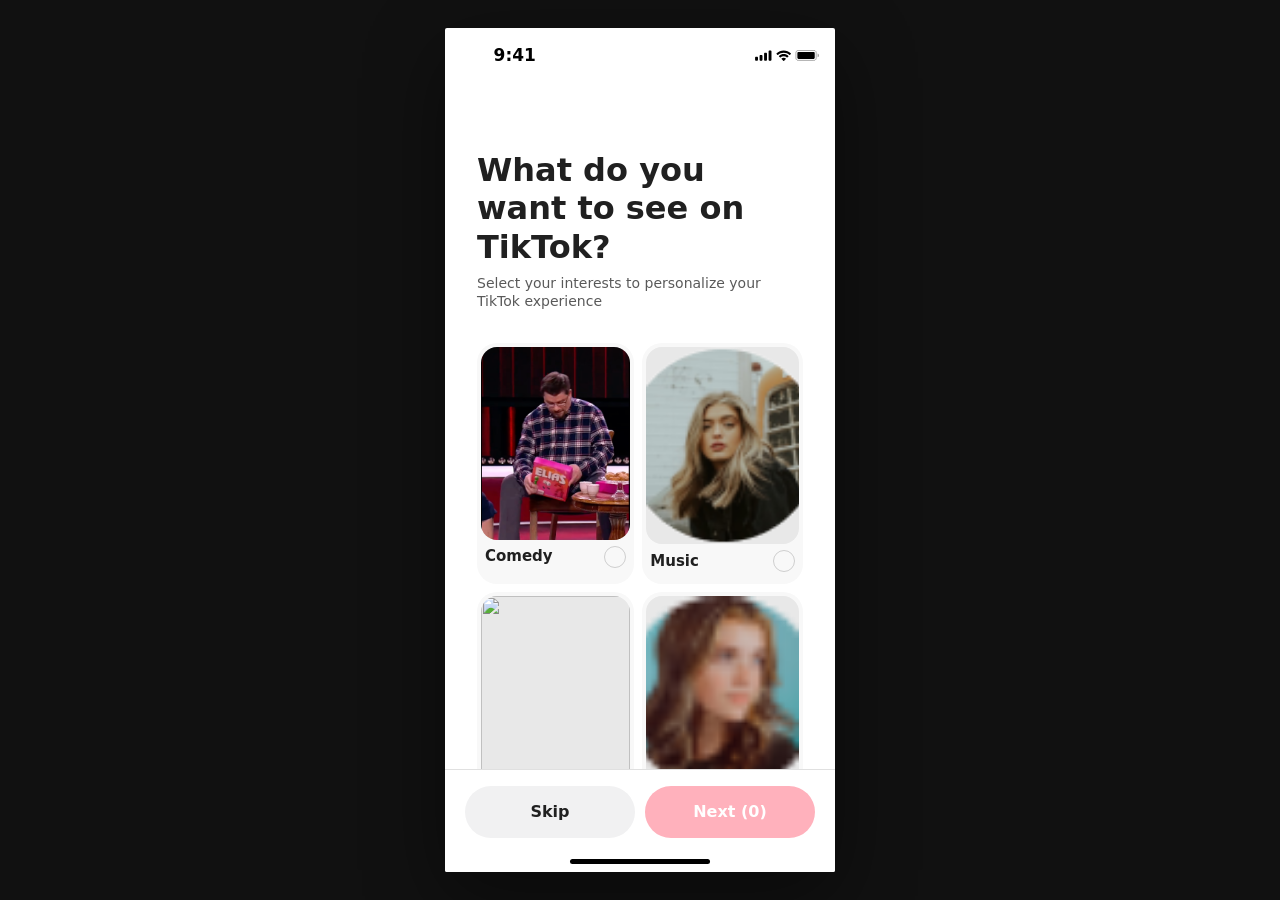
==== index.html @ c0816ea4 "Initial commit" ====
<!DOCTYPE html>
<html lang="en">
<head>
  <meta charset="UTF-8" />
  <meta name="viewport" content="width=device-width, initial-scale=1.0, viewport-fit=cover" />
  <title>第2步 选择兴趣标签 — Figma 1455:32069</title>
  <link rel="stylesheet" href="./assets/css/style.css" />
</head>
<body>
  <div
    class="device"
    data-figma-file-key="70QQ04B6k7KbV7tcD9Y438"
    data-figma-node-id="1455:32069"
    data-figma-dev-url="https://www.figma.com/design/70QQ04B6k7KbV7tcD9Y438/%F0%9F%91%8B-2026-onboading?node-id=1455-32069&amp;m=dev"
    data-onboarding-step="2"
    data-onboarding-page="interests"
  >
    <header class="p1455__status" aria-hidden="true">
      <span class="p1455__status-time">9:41</span>
      <div class="p1455__status-levels">
        <img src="./nuj-figma-assets/6d2924f68b3896226652171779a87f6ce65ec958.svg" alt="" width="66" height="11" draggable="false" />
      </div>
    </header>

    <div class="p1455__nav" aria-hidden="true"></div>

    <main class="p1455__main" aria-label="第2步：选择兴趣标签">
      <div class="p1455__copy">
        <h1 class="p1455__title">What do you want to see on TikTok?</h1>
        <p class="p1455__sub">Select your interests to personalize your TikTok experience</p>
      </div>
      <div class="p1455__grid" id="interestGrid" role="group" aria-label="Interests"></div>
    </main>

    <footer class="p1455__footer">
      <div class="p1455__btn-row">
        <button type="button" class="p1455__btn p1455__btn--skip" id="btnSkip">Skip</button>
        <button type="button" class="p1455__btn p1455__btn--next" id="btnNext" disabled>Next (0)</button>
      </div>
      <div class="p1455__home" aria-hidden="true"></div>
    </footer>
  </div>

  <script src="./assets/js/components/interestCard.js"></script>
  <script src="./assets/js/app.js"></script>
</body>
</html>
---- assets/css/style.css ----
:root {
  --ui-page-flat-1: #ffffff;
  --ui-page-flat-2: #f8f8f8;
  --ui-text-1-display: #202020;
  --ui-text-2: rgba(0, 0, 0, 0.65);
  --ui-shape-neutral-2: rgba(0, 0, 0, 0.17);
  --ui-shape-neutral-3: rgba(0, 0, 0, 0.12);
  --phone-w: 390px;
  --font-sans: "TikTok Sans", system-ui, -apple-system, "SF Pro Text", "Segoe UI", sans-serif;
  --font-sf: "SF Pro Text", -apple-system, system-ui, sans-serif;
  --cta-primary: #fe2c55;
  --cta-primary-press: #e61e4a;
  --cta-disabled-bg: #ffb1bc;
  --cta-disabled-text: #ffffff;
  --skip-bg: #f1f1f2;
}

* {
  box-sizing: border-box;
}

body {
  margin: 0;
  min-height: 100dvh;
  background: #111;
  display: flex;
  align-items: center;
  justify-content: center;
  padding: max(12px, env(safe-area-inset-top)) max(12px, env(safe-area-inset-right)) max(12px, env(safe-area-inset-bottom)) max(12px, env(safe-area-inset-left));
  font-family: var(--font-sans);
}

.device {
  width: min(var(--phone-w), 100vw - 24px);
  max-width: var(--phone-w);
  height: min(844px, 100dvh - 24px);
  max-height: min(844px, 100dvh - 24px);
  background: var(--ui-page-flat-1);
  display: flex;
  flex-direction: column;
  overflow: hidden;
  border-radius: 2px;
  box-shadow: 0 24px 80px rgba(0, 0, 0, 0.45);
  position: relative;
}

.p1455__status {
  flex-shrink: 0;
  height: 54px;
  position: relative;
  padding-top: max(0px, env(safe-area-inset-top, 0px));
}

.p1455__status-time {
  position: absolute;
  left: 0;
  top: 0;
  bottom: 0;
  width: 35.75%;
  display: flex;
  align-items: center;
  justify-content: center;
  font-family: var(--font-sf);
  font-weight: 600;
  font-size: 17px;
  line-height: 22px;
  color: #000000;
  text-align: center;
}

.p1455__status-levels {
  position: absolute;
  right: 0;
  top: 0;
  bottom: 0;
  width: 35.75%;
  display: flex;
  align-items: center;
  justify-content: flex-end;
  padding-right: 14.84px;
}

.p1455__status-levels img {
  display: block;
  width: 66.161px;
  height: 11px;
  object-fit: contain;
}

.p1455__nav {
  flex-shrink: 0;
  height: 44px;
  background: var(--ui-page-flat-1);
}

.p1455__main {
  flex: 1 1 auto;
  min-height: 0;
  overflow-y: auto;
  overflow-x: hidden;
  -webkit-overflow-scrolling: touch;
}

.p1455__copy {
  width: 326px;
  max-width: calc(100% - 64px);
  margin: 0 auto;
  padding: 25px 0 8px;
}

.p1455__title {
  margin: 0;
  font-weight: 700;
  font-size: 32px;
  line-height: 1.2;
  color: var(--ui-text-1-display);
}

.p1455__sub {
  margin: 8px 0 0;
  font-weight: 400;
  font-size: 14px;
  line-height: 1.3;
  color: var(--ui-text-2);
}

.p1455__grid {
  width: 100%;
  padding: 24px 32px 40px;
  display: grid;
  grid-template-columns: 1fr 1fr;
  gap: 8px;
}

.p1455__card {
  margin: 0;
  padding: 4px;
  border: none;
  background: var(--ui-page-flat-2);
  border-radius: 20px;
  cursor: pointer;
  text-align: left;
  display: flex;
  flex-direction: column;
  align-items: stretch;
  gap: 6px;
  font: inherit;
  color: inherit;
  transition: box-shadow 0.15s ease, transform 0.15s ease;
}

.p1455__card:focus-visible {
  outline: 2px solid #0066ff;
  outline-offset: 2px;
}

.p1455__card.is-selected {
  box-shadow: 0 0 0 2px var(--cta-primary);
}

.p1455__thumb {
  position: relative;
  width: 100%;
  aspect-ratio: 189 / 245;
  border-radius: 16px;
  overflow: hidden;
  background: #e8e8e8;
}

.p1455__thumb img {
  position: absolute;
  inset: 0;
  width: 100%;
  height: 100%;
  object-fit: cover;
  display: block;
}

.p1455__row {
  display: flex;
  align-items: center;
  gap: 8px;
  padding: 0 4px 8px;
  width: 100%;
}

.p1455__label {
  flex: 1 1 auto;
  min-width: 0;
  font-weight: 600;
  font-size: 15px;
  line-height: 1.3;
  color: var(--ui-text-1-display);
}

.p1455__check {
  flex-shrink: 0;
  width: 22px;
  height: 22px;
  border-radius: 999px;
  border: 1.5px solid var(--ui-shape-neutral-2);
  background: transparent;
  display: flex;
  align-items: center;
  justify-content: center;
  transition: border-color 0.15s ease, background 0.15s ease;
}

.p1455__card.is-selected .p1455__check {
  border-color: var(--cta-primary);
  background: var(--cta-primary);
}

.p1455__check svg {
  width: 12px;
  height: 10px;
  opacity: 0;
}

.p1455__card.is-selected .p1455__check svg {
  opacity: 1;
}

.p1455__footer {
  flex-shrink: 0;
  position: relative;
  z-index: 4;
  background: var(--ui-page-flat-1);
  padding-top: 16px;
  border-top: 0.5px solid var(--ui-shape-neutral-3);
}

.p1455__btn-row {
  display: flex;
  align-items: stretch;
  gap: 10px;
  padding: 0 20px;
}

.p1455__btn {
  flex: 1 1 0;
  min-width: 0;
  min-height: 52px;
  border: none;
  border-radius: 999px;
  font-family: var(--font-sans);
  font-weight: 600;
  font-size: 16px;
  line-height: 1.3;
  cursor: pointer;
  transition: background 0.15s ease, opacity 0.15s ease;
}

.p1455__btn--skip {
  background: var(--skip-bg);
  color: var(--ui-text-1-display);
}

.p1455__btn--skip:hover:not(:disabled) {
  filter: brightness(0.97);
}

.p1455__btn--skip:disabled {
  opacity: 0.38;
  cursor: not-allowed;
  filter: none;
}

.p1455__btn--next {
  background: var(--cta-disabled-bg);
  color: var(--cta-disabled-text);
}

.p1455__btn--next:not(:disabled) {
  background: var(--cta-primary);
  color: #ffffff;
}

.p1455__btn--next:not(:disabled):hover {
  background: var(--cta-primary-press);
}

.p1455__btn--next:disabled {
  cursor: not-allowed;
}

.p1455__home {
  height: 34px;
  position: relative;
  flex-shrink: 0;
}

.p1455__home::after {
  content: "";
  position: absolute;
  left: 50%;
  bottom: 8px;
  transform: translateX(-50%);
  width: 140px;
  height: 5px;
  background: #000000;
  border-radius: 999px;
}
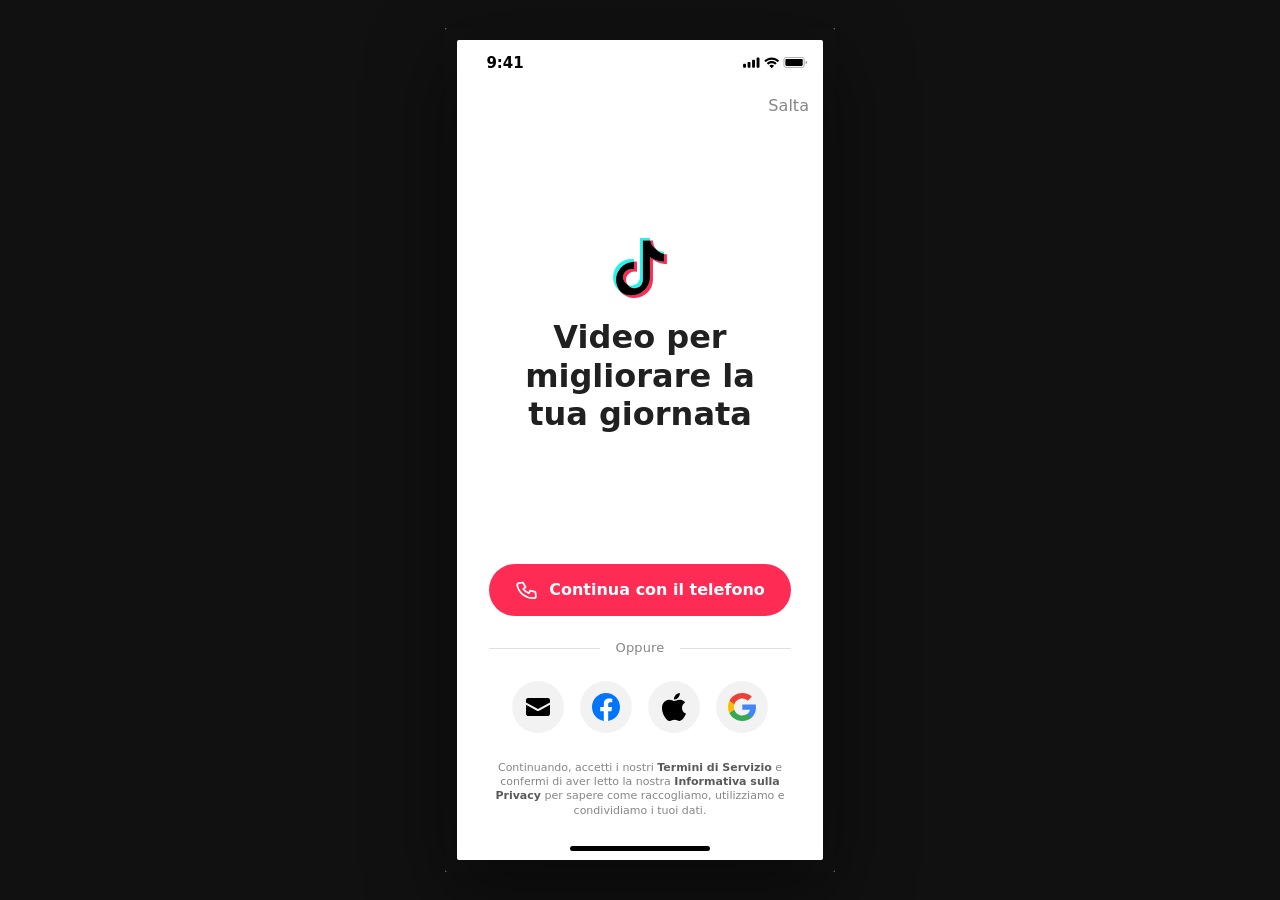
==== commit 00ba5f6e: "1" ====
--- a/index.html
+++ b/index.html
@@ -1,47 +1,69 @@
 <!DOCTYPE html>
-<html lang="en">
+<html lang="it">
 <head>
   <meta charset="UTF-8" />
   <meta name="viewport" content="width=device-width, initial-scale=1.0, viewport-fit=cover" />
-  <title>第2步 选择兴趣标签 — Figma 1455:32069</title>
-  <link rel="stylesheet" href="./assets/css/style.css" />
+  <title>Flusso Onboarding - Passi 1~3</title>
+  <style>
+    * { box-sizing: border-box; }
+    body {
+      margin: 0;
+      min-height: 100dvh;
+      background: #111;
+      display: grid;
+      place-items: center;
+      font-family: -apple-system, BlinkMacSystemFont, "Segoe UI", sans-serif;
+      padding: 12px;
+    }
+    .shell {
+      width: min(390px, calc(100vw - 24px));
+      height: min(844px, calc(100dvh - 24px));
+      border-radius: 2px;
+      overflow: hidden;
+      box-shadow: 0 24px 80px rgba(0, 0, 0, 0.45);
+      background: #fff;
+    }
+    iframe {
+      width: 100%;
+      height: 100%;
+      border: 0;
+      display: block;
+      background: #fff;
+    }
+  </style>
 </head>
 <body>
-  <div
-    class="device"
-    data-figma-file-key="70QQ04B6k7KbV7tcD9Y438"
-    data-figma-node-id="1455:32069"
-    data-figma-dev-url="https://www.figma.com/design/70QQ04B6k7KbV7tcD9Y438/%F0%9F%91%8B-2026-onboading?node-id=1455-32069&amp;m=dev"
-    data-onboarding-step="2"
-    data-onboarding-page="interests"
-  >
-    <header class="p1455__status" aria-hidden="true">
-      <span class="p1455__status-time">9:41</span>
-      <div class="p1455__status-levels">
-        <img src="./nuj-figma-assets/6d2924f68b3896226652171779a87f6ce65ec958.svg" alt="" width="66" height="11" draggable="false" />
-      </div>
-    </header>
+  <main class="shell" aria-label="Contenitore passaggi onboarding">
+    <iframe
+      id="flowFrame"
+      title="Flusso Onboarding"
+      src="./figma-onboarding-1643-364778.html"
+      loading="eager"
+      referrerpolicy="no-referrer"
+    ></iframe>
+  </main>
 
-    <div class="p1455__nav" aria-hidden="true"></div>
+  <script>
+    (function () {
+      var frame = document.getElementById("flowFrame");
+      var STEP_SRC = {
+        1: "./figma-onboarding-1643-364778.html",
+        2: "./figma-onboarding-1455-32069.html",
+        3: "./figma-onboarding-1647-533575.html"
+      };
 
-    <main class="p1455__main" aria-label="第2步：选择兴趣标签">
-      <div class="p1455__copy">
-        <h1 class="p1455__title">What do you want to see on TikTok?</h1>
-        <p class="p1455__sub">Select your interests to personalize your TikTok experience</p>
-      </div>
-      <div class="p1455__grid" id="interestGrid" role="group" aria-label="Interests"></div>
-    </main>
+      function setStep(step) {
+        var target = STEP_SRC[step];
+        if (!target) return;
+        frame.src = target;
+      }
 
-    <footer class="p1455__footer">
-      <div class="p1455__btn-row">
-        <button type="button" class="p1455__btn p1455__btn--skip" id="btnSkip">Skip</button>
-        <button type="button" class="p1455__btn p1455__btn--next" id="btnNext" disabled>Next (0)</button>
-      </div>
-      <div class="p1455__home" aria-hidden="true"></div>
-    </footer>
-  </div>
-
-  <script src="./assets/js/components/interestCard.js"></script>
-  <script src="./assets/js/app.js"></script>
+      window.addEventListener("message", function (event) {
+        var data = event && event.data ? event.data : null;
+        if (!data || data.type !== "onboarding-flow") return;
+        setStep(Number(data.step));
+      });
+    })();
+  </script>
 </body>
 </html>
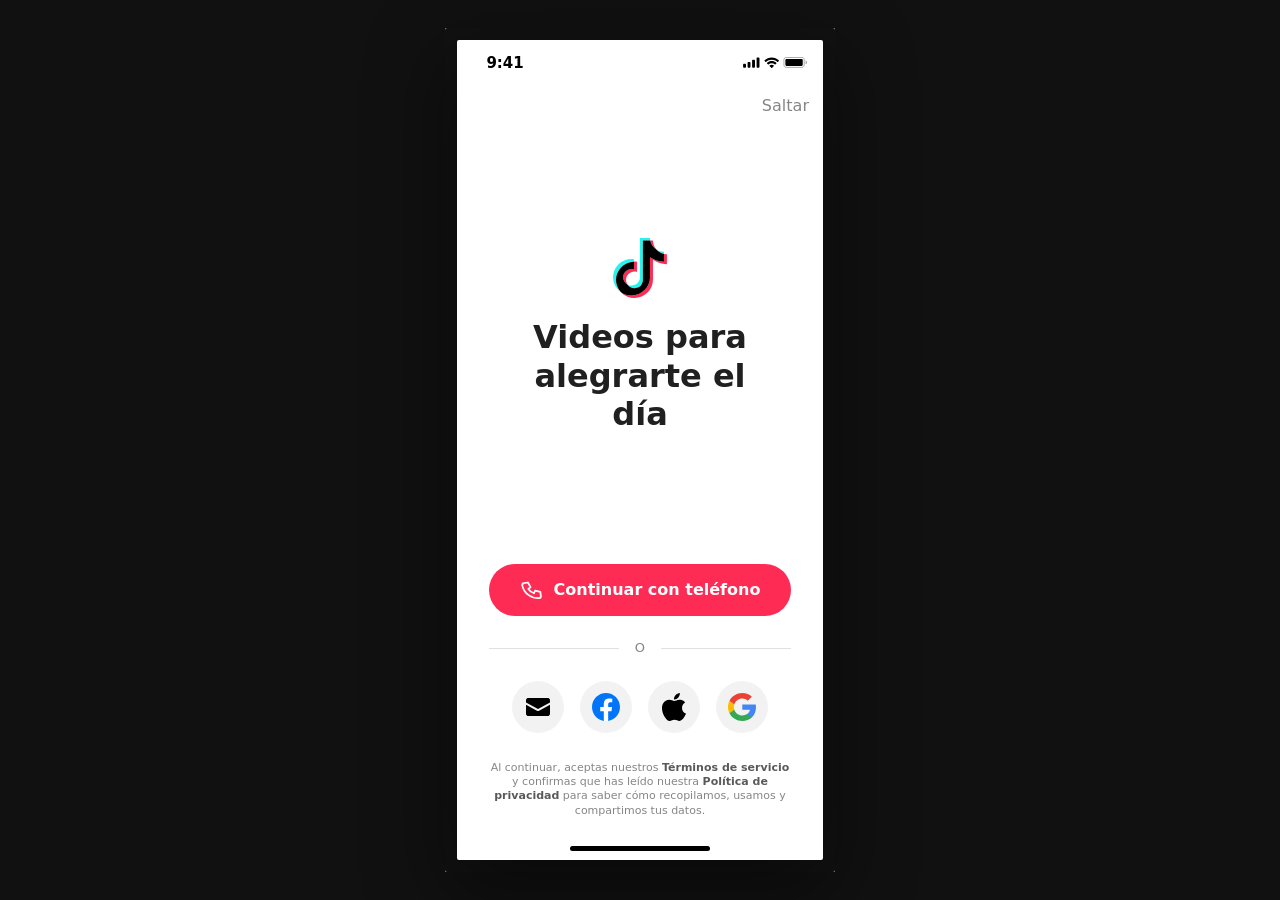
==== commit 153c9318: "es" ====
--- a/index.html
+++ b/index.html
@@ -1,9 +1,9 @@
 <!DOCTYPE html>
-<html lang="it">
+<html lang="es">
 <head>
   <meta charset="UTF-8" />
   <meta name="viewport" content="width=device-width, initial-scale=1.0, viewport-fit=cover" />
-  <title>Flusso Onboarding - Passi 1~3</title>
+  <title>Flujo de onboarding - Pasos 1~3</title>
   <style>
     * { box-sizing: border-box; }
     body {
@@ -33,10 +33,10 @@
   </style>
 </head>
 <body>
-  <main class="shell" aria-label="Contenitore passaggi onboarding">
+  <main class="shell" aria-label="Contenedor de pasos de onboarding">
     <iframe
       id="flowFrame"
-      title="Flusso Onboarding"
+      title="Flujo de onboarding"
       src="./figma-onboarding-1643-364778.html"
       loading="eager"
       referrerpolicy="no-referrer"
